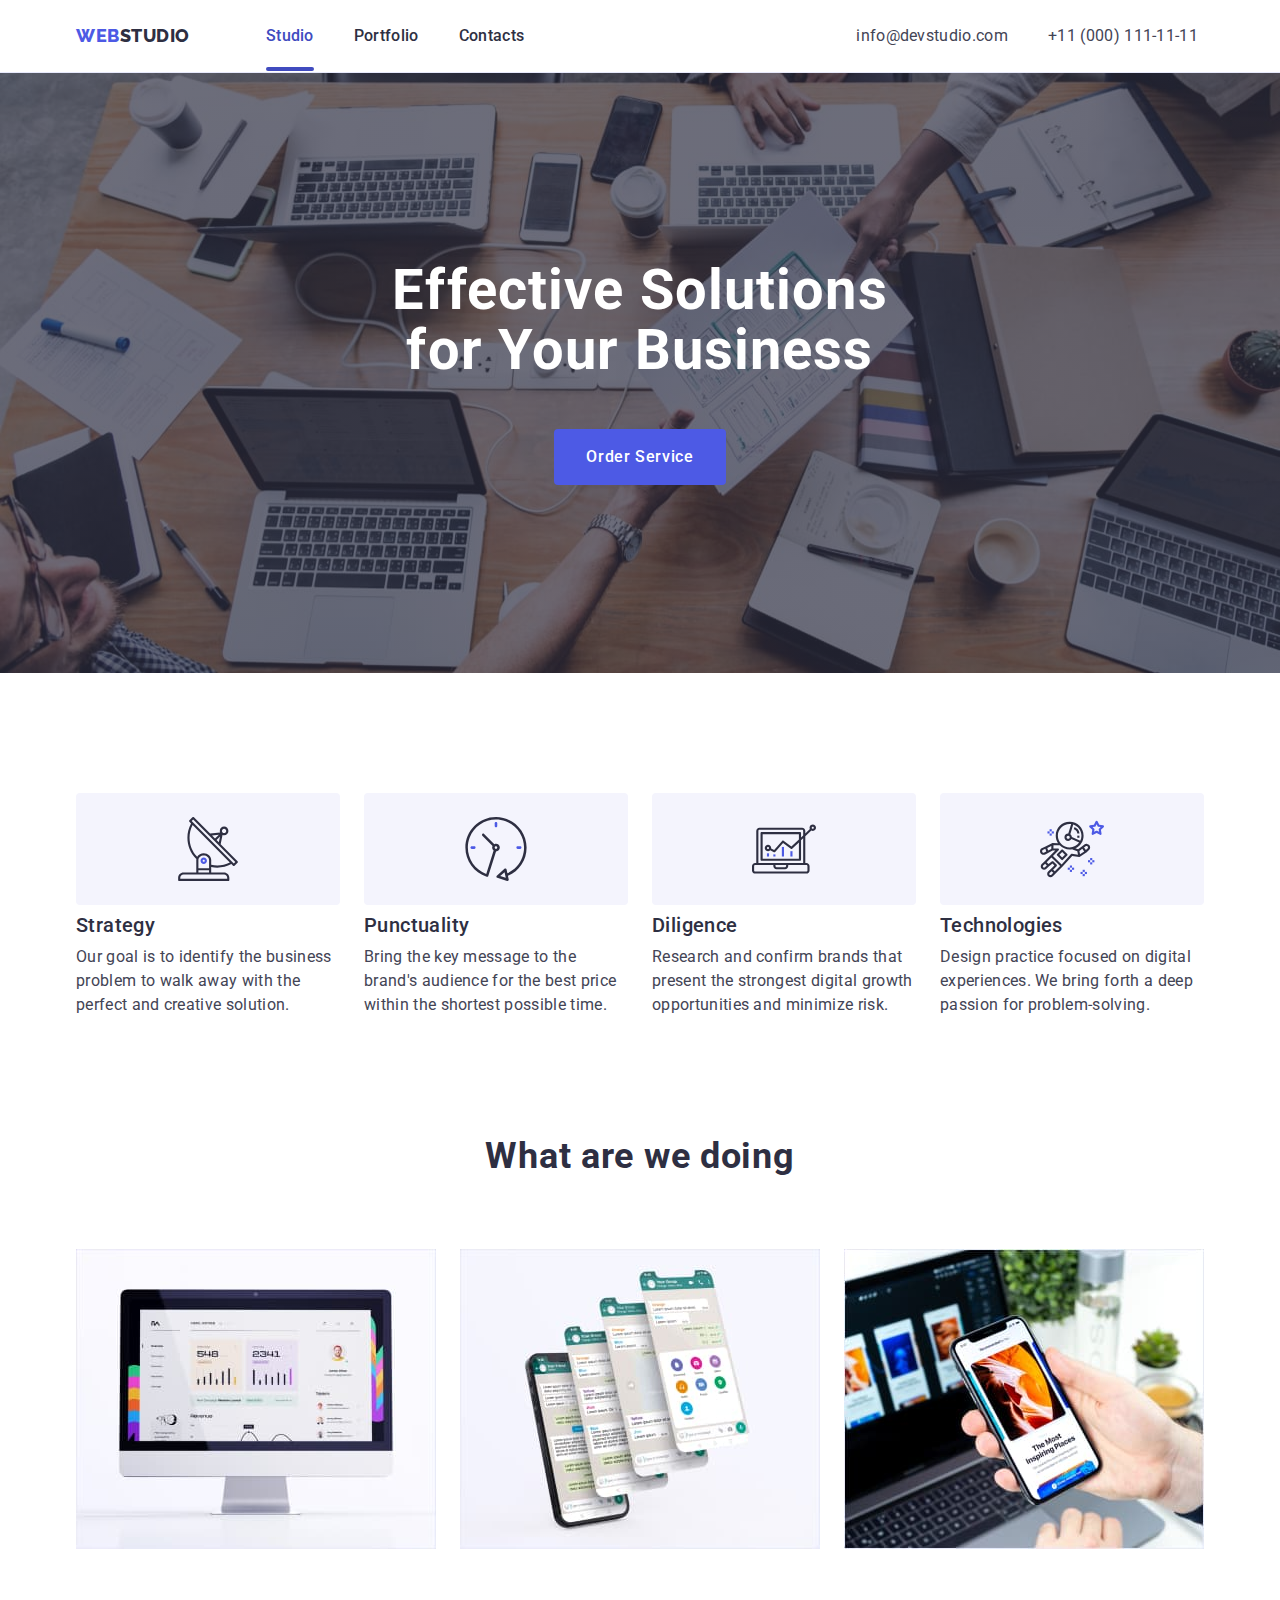
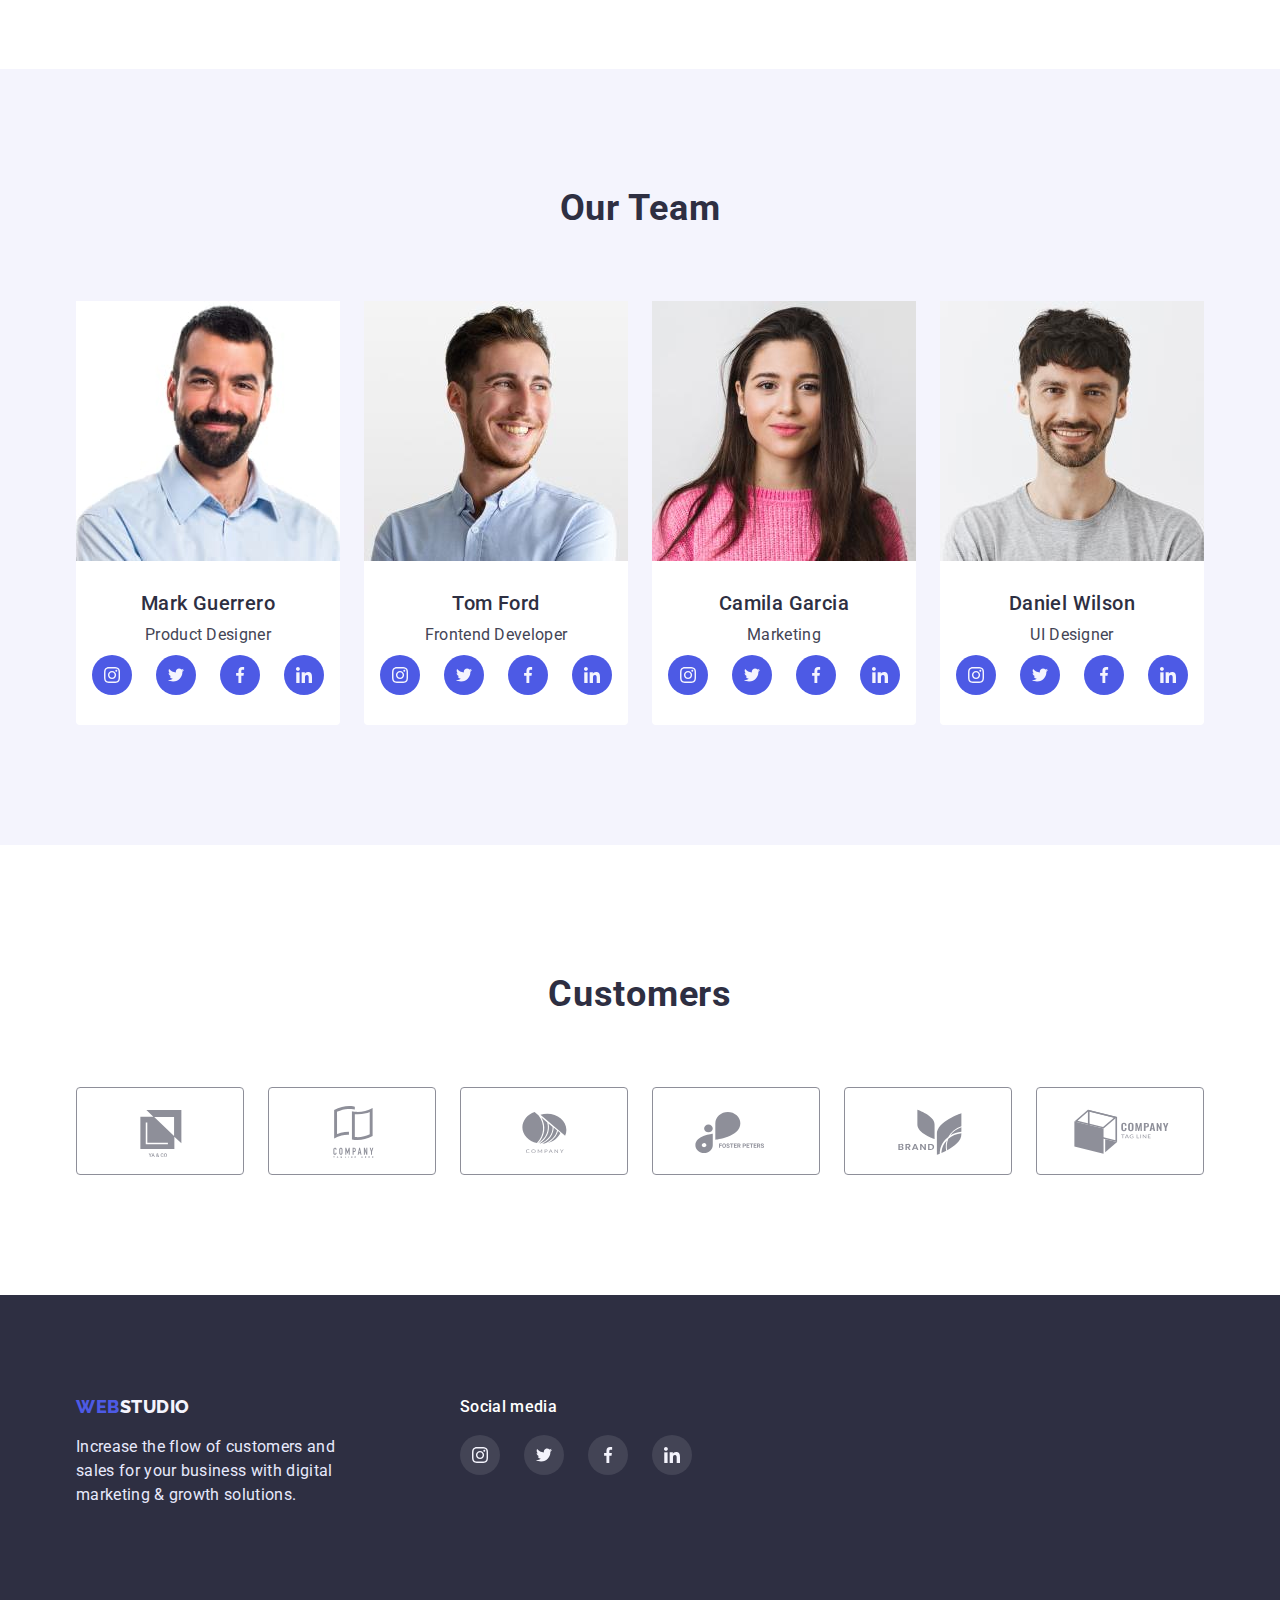
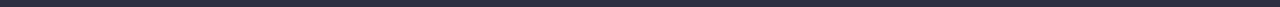
==== index.html @ 4367f153 "zzz" ====
<!DOCTYPE html>
<html lang="en">
	<head>
		<meta charset="UTF-8" />
		<meta http-equiv="X-UA-Compatible" content="IE=edge" />
		<meta name="viewport" content="width=device-width, initial-scale=1.0" />
		<link rel="preconnect" href="https://fonts.googleapis.com" />
		<link rel="preconnect" href="https://fonts.gstatic.com" crossorigin />
		<link
			href="https://fonts.googleapis.com/css2?family=Raleway:wght@800&family=Roboto:wght@400;500;700;900&display=swap"
			rel="stylesheet"
		/>
		<link rel="stylesheet" href="https://cdn.jsdelivr.net/npm/modern-normalize@1.1.0/modern-normalize.min.css" />
		<link rel="stylesheet" href="./css/styles.css" />

		<title>HW-05</title>
	</head>

	<body>
		<!--header-->
		<header class="header">
			<div class="conteiner page-header-conteiner">
				<nav class="nav">
					<a href="./index.html" class="nav-logo link">Web<span class="nav-logo-studio">Studio</span></a>
					<ul class="nav-link list">
						<li class="nav-item">
							<a href="index.html" class="nav-link-icon link current">Studio</a>
						</li>
						<li class="nav-item">
							<a href="portfolio.html" class="nav-link-icon link">Portfolio</a>
						</li>
						<li class="nav-item">
							<a href="" class="nav-link-icon link">Contacts</a>
						</li>
					</ul>
				</nav>
				<!--Contacts-->
				<address>
					<ul class="nav-address list">
						<li class="">
							<a href="mailto:info@devstudio.com" class="nav-mail link">info@devstudio.com</a>
						</li>
						<li class="">
							<a href="tel:+110001111111" class="nav-call link">+11 (000) 111-11-11</a>
						</li>
					</ul>
				</address>
			</div>
		</header>
		<!--promo-->
		<main>
			<section class="hero">
				<div class="conteiner">
					<h1 class="hero-title">Effective Solutions for Your Business </h1>
					<button type="button" class="hero-icon mybtn" data-modal-open><span class="hero-text">Order Service</span></button>
				</div>
			</section>
			<!--SPD-->

			<section class="about-section">
				<div class="conteiner">
					<h2 class="visually-hidden">Section2</h2>
					<ul class="about-mind list about">
						<li class="about-last">
							<div class="about-svg-box">
								<svg class="about-svg-icon" width="64" height="64">
									<use href="./images/symbol-defs.svg#icon-antenna"></use>
								</svg>
							</div>
							<h3 class="about-title">Strategy</h3>
							<p class="about-text">
								Our goal is to identify the business problem to walk away with the perfect and creative solution.
							</p>
						</li>
						<li class="about-last">
							<div class="about-svg-box">
								<svg class="about-svg-icon" width="64" height="64">
									<use href="./images/symbol-defs.svg#icon-clock"></use>
								</svg>
							</div>
							<h3 class="about-title">Punctuality</h3>
							<p class="about-text">
								Bring the key message to the brand's audience for the best price within the shortest possible time.
							</p>
						</li>
						<li class="about-last">
							<div class="about-svg-box">
								<svg class="about-svg-icon" width="64" height="64">
									<use href="./images/symbol-defs.svg#icon-diagram"></use>
								</svg>
							</div>
							<h3 class="about-title">Diligence</h3>
							<p class="about-text">
								Research and confirm brands that present the strongest digital growth opportunities and minimize risk.
							</p>
						</li>
						<li class="about-last">
							<div class="about-svg-box">
								<svg class="about-svg-icon" width="64" height="64">
									<use href="./images/symbol-defs.svg#icon-astronaut"></use>
								</svg>
							</div>
							<h3 class="about-title">Technologies</h3>
							<p class="about-text">
								Design practice focused on digital experiences. We bring forth a deep passion for problem-solving.
							</p>
						</li>
					</ul>
				</div>
			</section>

			<!--
        (\_/)
        ( •.•)
        / >🖤
        -->
			<section class="meta">
				<div class="conteiner">
					<h2 class="meta-title">What are we doing</h2>
					<ul class="meta-mind list meta-ul">
						<li><img src="./images/imac.jpg" class="meta-img" alt="img4" width="360" /></li>
						<li><img src="./images/phone.jpg" class="meta-img" alt="img3" width="360" /></li>
						<li><img src="./images/iphone.jpg" class="meta-img" alt="img2" width="360" /></li>
					</ul>
				</div>
			</section>

			<!--teem
      (\__/)
      ( o.o)  💸 
      / > > -->
			<section class="midl">
				<div class="conteiner">
					<h2 class="midl-title">Our Team</h2>
					<ul class="midl-mind list">
						<li class="midl-card">
							<img src="./images/mark.jpg" class="midl-img" alt="Team Card 1" width="264" />
							<div class="midl-box">
								<h3 class="midl-name">Mark Guerrero</h3>
								<p class="midl-text">Product Designer</p>
								<ul class="svg-list list">
									<li class="svg-item">
										<a href="" class="svg-link mybtn">
											<svg class="svg-icon" width="16" height="16">
												<use href="images/symbol-defs.svg#icon-instagram"></use>
											</svg>
										</a>
									</li>
									<li class="svg-item">
										<a href="" class="svg-link mybtn">
											<svg class="svg-icon" width="16" height="16">
												<use href="images/symbol-defs.svg#icon-twitter"></use>
											</svg>
										</a>
									</li>
									<li class="svg-item">
										<a href="" class="svg-link mybtn">
											<svg class="svg-icon" width="16" height="16">
												<use href="images/symbol-defs.svg#icon-facebook"></use>
											</svg>
										</a>
									</li>
									<li class="svg-item">
										<a href="" class="svg-link mybtn">
											<svg class="svg-icon" width="16" height="16">
												<use href="images/symbol-defs.svg#icon-linkedin"></use>
											</svg>
										</a>
									</li>
								</ul>
							</div>
						</li>

						<li class="midl-card">
							<img src="./images/tomm.jpg" class="midl-img" alt="Team Card 2" width="264" />
							<div class="midl-box">
								<h3 class="midl-name">Tom Ford</h3>
								<p class="midl-text">Frontend Developer</p>
								<ul class="svg-list list">
									<li class="svg-item">
										<a href="" class="svg-link mybtn">
											<svg class="svg-icon" width="16" height="16">
												<use href="images/symbol-defs.svg#icon-instagram"></use>
											</svg>
										</a>
									</li>
									<li class="svg-item">
										<a href="" class="svg-link mybtn">
											<svg class="svg-icon" width="16" height="16">
												<use href="images/symbol-defs.svg#icon-twitter"></use>
											</svg>
										</a>
									</li>
									<li class="svg-item">
										<a href="" class="svg-link mybtn">
											<svg class="svg-icon" width="16" height="16">
												<use href="images/symbol-defs.svg#icon-facebook"></use>
											</svg>
										</a>
									</li>
									<li class="svg-item">
										<a href="" class="svg-link mybtn">
											<svg class="svg-icon" width="16" height="16">
												<use href="images/symbol-defs.svg#icon-linkedin"></use>
											</svg>
										</a>
									</li>
								</ul>
							</div>
						</li>

						<li class="midl-card">
							<img src="./images/camila.jpg" class="midl-img" alt="Team Card 3" width="264" />
							<div class="midl-box">
								<h3 class="midl-name">Camila Garcia</h3>
								<p class="midl-text">Marketing</p>
								<ul class="svg-list list">
									<li class="svg-item">
										<a href="" class="svg-link mybtn">
											<svg class="svg-icon" width="16px" height="16px">
												<use href="images/symbol-defs.svg#icon-instagram"></use>
											</svg>
										</a>
									</li>
									<li class="svg-item">
										<a href="" class="svg-link mybtn">
											<svg class="svg-icon" width="16px" height="16px">
												<use href="images/symbol-defs.svg#icon-twitter"></use>
											</svg>
										</a>
									</li>
									<li class="svg-item">
										<a href="" class="svg-link mybtn">
											<svg class="svg-icon" width="16px" height="16px">
												<use href="images/symbol-defs.svg#icon-facebook"></use>
											</svg>
										</a>
									</li>
									<li class="svg-item">
										<a href="" class="svg-link mybtn">
											<svg class="svg-icon" width="16px" height="16px">
												<use href="images/symbol-defs.svg#icon-linkedin"></use>
											</svg>
										</a>
									</li>
								</ul>
							</div>
						</li>

						<li class="midl-card">
							<img src="./images/daniel.jpg" class="midl-img" alt="Team Card 4" width="264" />
							<div class="midl-box">
								<h3 class="midl-name">Daniel Wilson</h3>
								<p class="midl-text">UI Designer</p>
								<ul class="svg-list list">
									<li class="svg-item">
										<a href="" class="svg-link mybtn">
											<svg class="svg-icon" width="16px" height="16px">
												<use href="images/symbol-defs.svg#icon-instagram"></use>
											</svg>
										</a>
									</li>
									<li class="svg-item">
										<a href="" class="svg-link mybtn">
											<svg class="svg-icon" width="16px" height="16px">
												<use href="images/symbol-defs.svg#icon-twitter"></use>
											</svg>
										</a>
									</li>
									<li class="svg-item">
										<a href="" class="svg-link mybtn">
											<svg class="svg-icon" width="16px" height="16px">
												<use href="images/symbol-defs.svg#icon-facebook"></use>
											</svg>
										</a>
									</li>
									<li class="svg-item">
										<a href="" class="svg-link mybtn">
											<svg class="svg-icon" width="16px" height="16px">
												<use href="images/symbol-defs.svg#icon-linkedin"></use>
											</svg>
										</a>
									</li>
								</ul>
							</div>
						</li>
					</ul>
				</div>
			</section>
			<section class="last-section">
				<div class="conteiner">
					<h2 class="last-title">Customers</h2>
					<ul class="last-list list">
						<li class="last-item">
							<a href="" class="last-link lastu">
								<svg class="last-icon" width="104" height="56">
									<use href="./images/symbol-defs.svg#icon-Logo"></use>
								</svg>
							</a>
						</li>
						<li class="last-item">
							<a href="" class="last-link">
								<svg class="last-icon" width="104" height="56">
									<use href="./images/symbol-defs.svg#icon-Logo-1"></use>
								</svg>
							</a>
						</li>
						<li class="last-item">
							<a href="" class="last-link">
								<svg class="last-icon" width="104" height="56">
									<use href="./images/symbol-defs.svg#icon-Logo-2"></use>
								</svg>
							</a>
						</li>
						<li class="last-item">
							<a href="" class="last-link">
								<svg class="last-icon" width="104" height="56">
									<use href="./images/symbol-defs.svg#icon-Logo-3"></use>
								</svg>
							</a>
						</li>
						<li class="last-item">
							<a href="" class="last-link">
								<svg class="last-icon" width="104" height="56">
									<use href="./images/symbol-defs.svg#icon-Logo-4"></use>
								</svg>
							</a>
						</li>
						<li class="last-item">
							<a href="" class="last-link">
								<svg class="last-icon" width="104" height="56">
									<use href="./images/symbol-defs.svg#icon-Logo-5"></use>
								</svg>
							</a>
						</li>
					</ul>
				</div>
			</section>
		</main>

		<!--Webstudio2-->
		<footer class="last link">
			<div class="conteiner upk">
				<div class="upk-web">
					<a href="./index.html" class="last-logo link">Web<span class="last-logo-studio">Studio</span></a>
					<p class="last-logo-text">
						Increase the flow of customers and sales for your business with digital marketing & growth solutions.
					</p>
				</div>

				<div class="upk-svg">
					<p class="footer-title">Social media</p>
					<ul class="svg-list list">
						<li class="svg-item">
							<a href="" class="svg-footer">
								<svg class="svg-icon" width="16px" height="16px">
									<use href="images/symbol-defs.svg#icon-instagram"></use>
								</svg>
							</a>
						</li>
						<li class="svg-item">
							<a href="" class="svg-footer">
								<svg class="svg-icon" width="16px" height="16px">
									<use href="images/symbol-defs.svg#icon-twitter"></use>
								</svg>
							</a>
						</li>
						<li class="svg-item">
							<a href="" class="svg-footer">
								<svg class="svg-icon" width="16px" height="16px">
									<use href="images/symbol-defs.svg#icon-facebook"></use>
								</svg>
							</a>
						</li>
						<li class="svg-item">
							<a href="" class="svg-footer">
								<svg class="svg-icon" width="16px" height="16px">
									<use href="images/symbol-defs.svg#icon-linkedin"></use>
								</svg>
							</a>
						</li>
					</ul>
				</div>
			</div>
		</footer>
		<div class="backdrop is-hidden" data-modal>
			<div class="modal">
				<button type="button" class="modal-close-btn" data-modal-close>
					<svg class="modal-close-btn-icon" width="8" height="8">
						<use href="./images/symbol-defs.svg#icon-close-black-18dp-2-1"></use>
					</svg>
					
				</button>
			</div>
		</div>

		<script src="./js/modal.js"></script>
	</body>
</html>
---- css/styles.css ----
:root {
	--Iris-color: #4d5ae5;
	--OCEAN-color: #404bbf;
	--Navyblue-color: #2e2f42;
	--SLATE-color: #434455;
	--white-color: #ffffff;
	--mybtn-text-color: #f4f4fd;
	--cornflower-color: #e7e9fc;
	--LIGHT-SLATE-color: #8e8f99;
	--GREEN-color: #31d0aa;
}
body {
	font-family: "Roboto", sans-serif;
	color: var(--SLATE-color);
	background-color: var(---color);
	font-weight: 400;
	font-size: 16px;
	letter-spacing: 0.03em;
	margin: 0;
}
h1,
h2,
h3,
p {
	margin-top: 0;
	margin-bottom: 0;
}
ul,
ol {
	margin-top: 0;
	margin-bottom: 0;
	padding-left: 0;
}
img {
	display: block;
}
button {
	cursor: pointer;
}
.visually-hidden {
	position: absolute;
	width: 1px;
	height: 1px;
	margin: -1px;
	border: 0;
	padding: 0;

	white-space: nowrap;
	clip-path: inset(100%);
	clip: rect(0 0 0 0);
	overflow: hidden;
}
.conteiner {
	width: 1158px;
	margin-left: auto;
	margin-right: auto;
	padding-left: 15px;
	padding-right: 15px;
}

.list {
	list-style: none;
}
.link {
	text-decoration: none;
	transition: color 250ms cubic-bezier(0.4, 0, 0.2, 1);
}
/*----------hover and focus----------*/
.link:hover {
	color: var(--OCEAN-color);
	
}
.link:focus {
	color: var(--OCEAN-color);
	
}

.mybtn:hover {
	color: var(--white-color);
	background: var(--OCEAN-color);
	
}
.mybtn:focus {
	color: var(--white-color);
	background: var(--OCEAN-color);
	
}
.mybtn-text:hover {
	color: var(--white-color);
	
}
.mybtn-text:focus {
	color: var(--white-color);
	
}
.link-blue:hover {
	color: var(--OCEAN-color);
	
}
.link-blue:focus {
	color: var(--OCEAN-color);
	
}

.last-link:hover .last-icon {
	fill: var(--OCEAN-color);
	
}
.last-link:focus .last-icon {
	fill: var(--OCEAN-color);
	
}
.last-link:hover {
	border: 1px solid #404bbf;
	
}
.last-link:focus {
	border: 1px solid #404bbf;
	
	
}
.svg-footer:hover {
	background-color: var(--GREEN-color);
	
}
.svg-footer:focus {
	background-color: var(--GREEN-color);
	
}
.statik-link:hover .statik-box {
	box-shadow: 0px 1px 6px rgb(46 47 66 / 8%), 0px 1px 1px rgb(46 47 66 / 16%), 0px 2px 1px rgb(46 47 66 / 8%);
	
}
.statik-link:focus .statik-box {
	box-shadow: 0px 1px 6px rgb(46 47 66 / 8%), 0px 1px 1px rgb(46 47 66 / 16%), 0px 2px 1px rgb(46 47 66 / 8%);
	
}
.statik-link:hover .overlay {
	transform: translate(0, 0);
}
.statik-link:focus .overlay {
	transform: translate(0, 0);
}
.modal-close-btn:hover,
.modal-close-btn:focus {
	background: var(--OCEAN-color);
	
	
	
}
.modal-close-btn:hover .modal-close-btn-icon,
.modal-close-btn:focus .modal-close-btn-icon {
	fill: var(--white-color);
	
	
}

/*----------header----------*/
.header {
	
	border-bottom: 1px solid #e7e9fc;
}
.nav {
	display: flex;
	align-items: center;
	margin-right: 332px;
	padding-top: 24px;
	padding-bottom: 24px;
	
}
.page-header-conteiner {
	display: flex;
	align-items: center;
}
.nav-logo {
	font-family: "Raleway";
	font-weight: 800;
	font-size: 18px;
	line-height: 1.33;
	letter-spacing: 0.03em;
	text-transform: uppercase;
	color: var(--Iris-color);
	margin-right: 76px;
}
.nav-logo-studio {
	color: var(--Navyblue-color);
}
.nav-link {
	display: flex;
	align-items: center;
	
	
}
.nav-link-icon {
	font-weight: 500;
	font-size: 16px;
	line-height: 1.5;
	color: var(--Navyblue-color);
	letter-spacing: 0.02em;
    position: relative;	
	padding-bottom: 24px;
}
.current {
	color: var(--OCEAN-color);
}

.nav-link .nav-link-icon.current::after {
	content: ''; 
	display: block; 
	position: absolute; 
	width: 100%; 
	height: 4px; 
	background: var(--OCEAN-color); 
	border-radius: 2px; 
	bottom: -2px;
	left: 0;
	
}	

/*

.current::after {
	content: ''; 
	display: block; 
	position: absolute; 
	width: 100%; 
	height: 4px; 
	background: var(--OCEAN-color); 
	border-radius: 2px; 
	bottom: -2px;
	left: 0;
	
}
*/
.nav-item:not(:last-child) {
	margin-right: 40px;
}
.nav-address {
	display: flex;
	align-items: center;
}
.nav-mail {
	font-style: normal;

	font-size: 16px;
	line-height: 1.5;
	color: var(--SLATE-color);
	letter-spacing: 0.02em;
	margin-right: 40px;
}
.nav-call {
	font-style: normal;

	font-size: 16px;
	line-height: 1.5;
	color: var(--SLATE-color);
	letter-spacing: 0.02em;
}

/*
(\_/)
( •.•)
/ >s1
*/
.hero {
	background: var(--Navyblue-color);
	padding-top: 188px;
	padding-bottom: 188px;
	background-image: linear-gradient(rgba(46, 47, 66, 0.7), rgba(46, 47, 66, 0.7)), url(../images/people-office.jpg);
	background-size: cover;
	max-width: 1440px;
	background-repeat: no-repeat;
	margin-left: auto;
	margin-right: auto;
}

.hero-title {
	font-weight: 700;
	font-size: 56px;
	line-height: 1.07;
	color: var(--white-color);
	letter-spacing: 0.02em;
	display: flex;
	width: 496px;
	margin-left: auto;
	margin-right: auto;
	margin-bottom: 48px;
	text-align: center;
}
.hero-icon {
	font-family: "Roboto", sans-serif;
	background: var(--Iris-color);
	cursor: pointer;
	letter-spacing: 0.04em;
	font-weight: 500;
	font-size: 16px;
	line-height: 1.5;
	color: var(--white-color);
	border-radius: 4px;
	border: 0;

	padding: 16px 32px;
	gap: 10px;
	border-radius: 4px;
	display: flex;
	margin-left: auto;
	margin-right: auto;
}

/*
(\_/)
( •.•)
/ >s2
*/
.about-section {
	padding-top: 120px;
	padding-bottom: 120px;
}
.about {
	display: flex;
	align-items: center;
}
.about-last:not(:last-child) {
	margin-right: 24px;
}

.about-title {
	font-weight: 500;
	font-size: 20px;
	line-height: 1.2;
	color: var(--Navyblue-color);
	letter-spacing: 0.02em;
	margin-bottom: 8px;
}

.about-text {
	font-size: 16px;
	line-height: 1.5;
	letter-spacing: 0.02em;
}
.about-svg-box {
	width: 264px;
	height: 112px;
	border-radius: 4px;
	background-color: var(--mybtn-text-color);
	display: flex;
	justify-content: center;
	align-items: center;
	margin-bottom: 8px;
}
.about-svg-list {
	display: flex;
	list-style: none;
	justify-content: center;
	margin-bottom: 8px;
}
.about-svg-item:not(:last-child) {
	margin-right: 24px;
}

/*
(\_/)
( •.•)
/ >s3
*/
.meta {
	padding-top: 0px;
	padding-bottom: 120px;
}

.meta-title {
	font-weight: 700;
	font-size: 36px;
	line-height: 1.11;
	text-align: center;
	color: var(--Navyblue-color);
	letter-spacing: 0.02em;

	margin-bottom: 72px;
}

.meta-mind {
	display: flex;
	align-items: center;
	margin-left: auto;
	margin-right: auto;
	gap: 24px;
}
.meta-mind:not(:last-child) {
	margin-right: 120px;
}
.meta-img {
}
/*
(\_/)
( •.•)
/ >s4
*/
.midl {
	background: var(--mybtn-text-color);
	padding-top: 120px;
	padding-bottom: 120px;
}
.midl-title {
	font-weight: 700;
	font-size: 36px;
	line-height: 1.11;
	text-align: center;
	color: var(--Navyblue-color);
	letter-spacing: 0.02em;
	margin-bottom: 72px;
}

.midl-mind {
	display: flex;
	align-items: center;
}

.midl-card {
	background: var(--white-color);
	border-radius: 0px 0px 4px 4px;
}
.midl-box {
	padding-top: 30px;
	padding-bottom: 30px;
	text-align: center;
}
.midl-card:not(:last-child) {
	margin-right: 24px;
}
.midl-text {
	margin-bottom: 8px;
}
.midl-img {
}
.midl-name {
	font-weight: 500;
	font-size: 20px;
	line-height: 1.2;
	color: var(--Navyblue-color);
	letter-spacing: 0.02em;
	margin-bottom: 8px;
}
.midl-text {
	font-size: 16px;
	line-height: 1.5;
	letter-spacing: 0.02em;
}
.svg-list {
	display: flex;
	list-style: none;
	justify-content: center;
}
.svg-link {
	width: 40px;
	height: 40px;
	border-radius: 50%;
	background-color: var(--Iris-color);
	display: flex;
	justify-content: center;
	align-items: center;
}
.svg-item:not(:last-child) {
	margin-right: 24px;
}
.svg-icon {
}
/*
(\_/)
( •.•)
/ >s5
*/
.last-title {
	font-weight: 700;
	font-size: 36px;
	line-height: 1.11;
	text-align: center;
	color: var(--Navyblue-color);
	letter-spacing: 0.02em;
	margin-bottom: 72px;
}
.last-list {
	display: flex;
	list-style: none;
	justify-content: center;
}
.last-item:not(:last-child) {
	margin-right: 24px;
}
.last-link {
	width: 168px;
	height: 88px;

	background-color: var(--white-color);
	display: flex;
	justify-content: center;
	align-items: center;
	border: 1px solid #8e8f99;
	border-radius: 4px;
	
	transition: border 250ms cubic-bezier(0.4, 0, 0.2, 1);
}
.last-icon {
	fill: var(--LIGHT-SLATE-color);
	transition: fill 250ms cubic-bezier(0.4, 0, 0.2, 1);
}
.last-section {
	padding-top: 130px;
	padding-bottom: 120px;
}

/*
(\_/)
( •.•)
/ >footer
*/

.upk {
	display: flex;
}

.last {
	background: var(--Navyblue-color);
	padding-top: 100px;
	padding-bottom: 100px;
}

.last-logo {
	font-family: "Raleway";
	font-weight: 800;
	font-size: 18px;
	line-height: 1.33;
	letter-spacing: 0.03em;
	text-transform: uppercase;
	color: var(--Iris-color);
}
.last-logo-studio {
	color: var(--mybtn-text-color);
}
.last-logo-text {
	font-size: 16px;
	line-height: 1.5;
	color: var(--cornflower-color);
	letter-spacing: 0.02em;
	width: 264px;
	margin-top: 16px;
}
.footer-title {
	font-weight: 500;
	font-size: 16px;
	line-height: 1.5;
	letter-spacing: 0.02em;
	color: var(--white-color);
	margin-bottom: 16px;
}

.upk-web {
	margin-right: 120px;
}
.upk-svg {
}

.svg-footer {
	width: 40px;
	height: 40px;
	border-radius: 50%;
	background: var(--SLATE-color);
	display: flex;
	justify-content: center;
	align-items: center;
	transition: background-color 250ms cubic-bezier(0.4, 0, 0.2, 1);
}
/*
(\_/)
( •.•)
/ >portfolio
*/
.section-portfolio {
	padding-top: 96px;
	padding-bottom: 120px;
}
.button-mind {
	display: flex;

	margin-bottom: 72px;
	justify-content: center;
}
.buttons-mar:not(:last-child) {
	margin-right: 24px;
}
.buttons {
	background: var(--mybtn-text-color);
	border: 1px solid var(--cornflower-color);
	cursor: pointer;
	font-family: "Roboto";
	font-weight: 500;
	font-size: 16px;
	line-height: 1.5;
	color: var(--Iris-color);
	letter-spacing: 0.04em;
	border-radius: 4px;
	padding: 12px 24px;
}

/*
(\_/)
( •.•)
/ >img
*/
.statik-list {
	display: flex;
	flex-wrap: wrap;
	justify-content: center;
	margin-top: 0px;
	margin-bottom: 0px;
}
.statik {
	box-sizing: border-box;
}
.statik-item {
	background: var(--white-color);
	width: 360px;
	box-shadow: 0px 1px 6px rgba(46, 47, 66, 0.08);
}
.statik-img {
}
.statik-item:not(:nth-last-child(-n + 3)) {
	margin-bottom: 48px;
}
.statik-item:not(:nth-child(3n + 0)) {
	margin-right: 24px;
}

.statik-righ {
	margin-right: 20px;
}
.statik-title {
	font-weight: 500;
	font-size: 20px;
	line-height: 1.2;
	letter-spacing: 0.02em;

	color: var(--Navyblue-color);
	margin-left: 16px;
	margin-bottom: 8px;
}
.statik-text {
	font-size: 16px;
	line-height: 1.5;
	letter-spacing: 0.02em;
	margin-left: 16px;
	color: var(--SLATE-color);
}
.statik-box {
	padding-top: 32px;
	padding-bottom: 32px;
	border-left: 1px solid #e7e9fc;
	border-right: 1px solid #e7e9fc;
	border-bottom: 1px solid #e7e9fc;
	
}

.overlay-box {
	position: relative;
	overflow: hidden;
}
.overlay {
	position: absolute;
	width: 100%;
	height: 100%;
	transform: translate(0, 100%);
	transition: transform 250ms cubic-bezier(0.4, 0, 0.2, 1);

	left: 0;
	top: 0;
	background-color: var(--Iris-color);
	color: var(--white-color);

	line-height: 1.5;
	padding-top: 40px;
	padding-left: 32px;
	padding-right: 32px;

	letter-spacing: 0.02em;
}
.statik-link .statik-box{
	transition: box-shadow 250ms cubic-bezier(0.4, 0, 0.2, 1);
}

/*
(\_/)
( •.•)
/ >modal-window
*/
.backdrop {
	position: fixed;
	z-index: 100;
	top: 0;
	left: 0;
	width: 100%;
	height: 100%;
	background: rgba(46, 47, 66, 0.4);
	transition: opacity 250ms linear, visibility 250ms ease-in-out ;
	
}
.modal {
	position: absolute;
	top: 50%;
	left: 50%;
	transform: translate(-50%, -50%);
	width: 408px;
	height: 576px;
	background-color: var(--white-color);
	border-radius: 4px;

}
.modal-close-btn {
	position: absolute;
	top: 24px;
	right: 24px;
	display: flex;
	justify-content: center;
	align-items: center;
	width: 30px;
	height: 30px;
	border-radius: 50%;
	background-color: var(--cornflower-color);
	border: 1px solid rgba(0, 0, 0, 0.1);
	padding: 0;
	transition: background-color 250ms cubic-bezier(0.4, 0, 0.2, 1);
	
	
	
}
.modal-close-btn .modal-close-btn-icon {
	
	transition: fill 250ms cubic-bezier(0.4, 0, 0.2, 1);
	
}
.backdrop.is-hidden {
	opacity: 0;
	visibility: hidden;
	pointer-events: none;
}
.mybtn {
	transition: background-color 250ms cubic-bezier(0.4, 0, 0.2, 1);
}
.mybtn-text {
	transition: color 250ms cubic-bezier(0.4, 0, 0.2, 1);
}
.link-blue {
    transition: color 250ms cubic-bezier(0.4, 0, 0.2, 1);
}
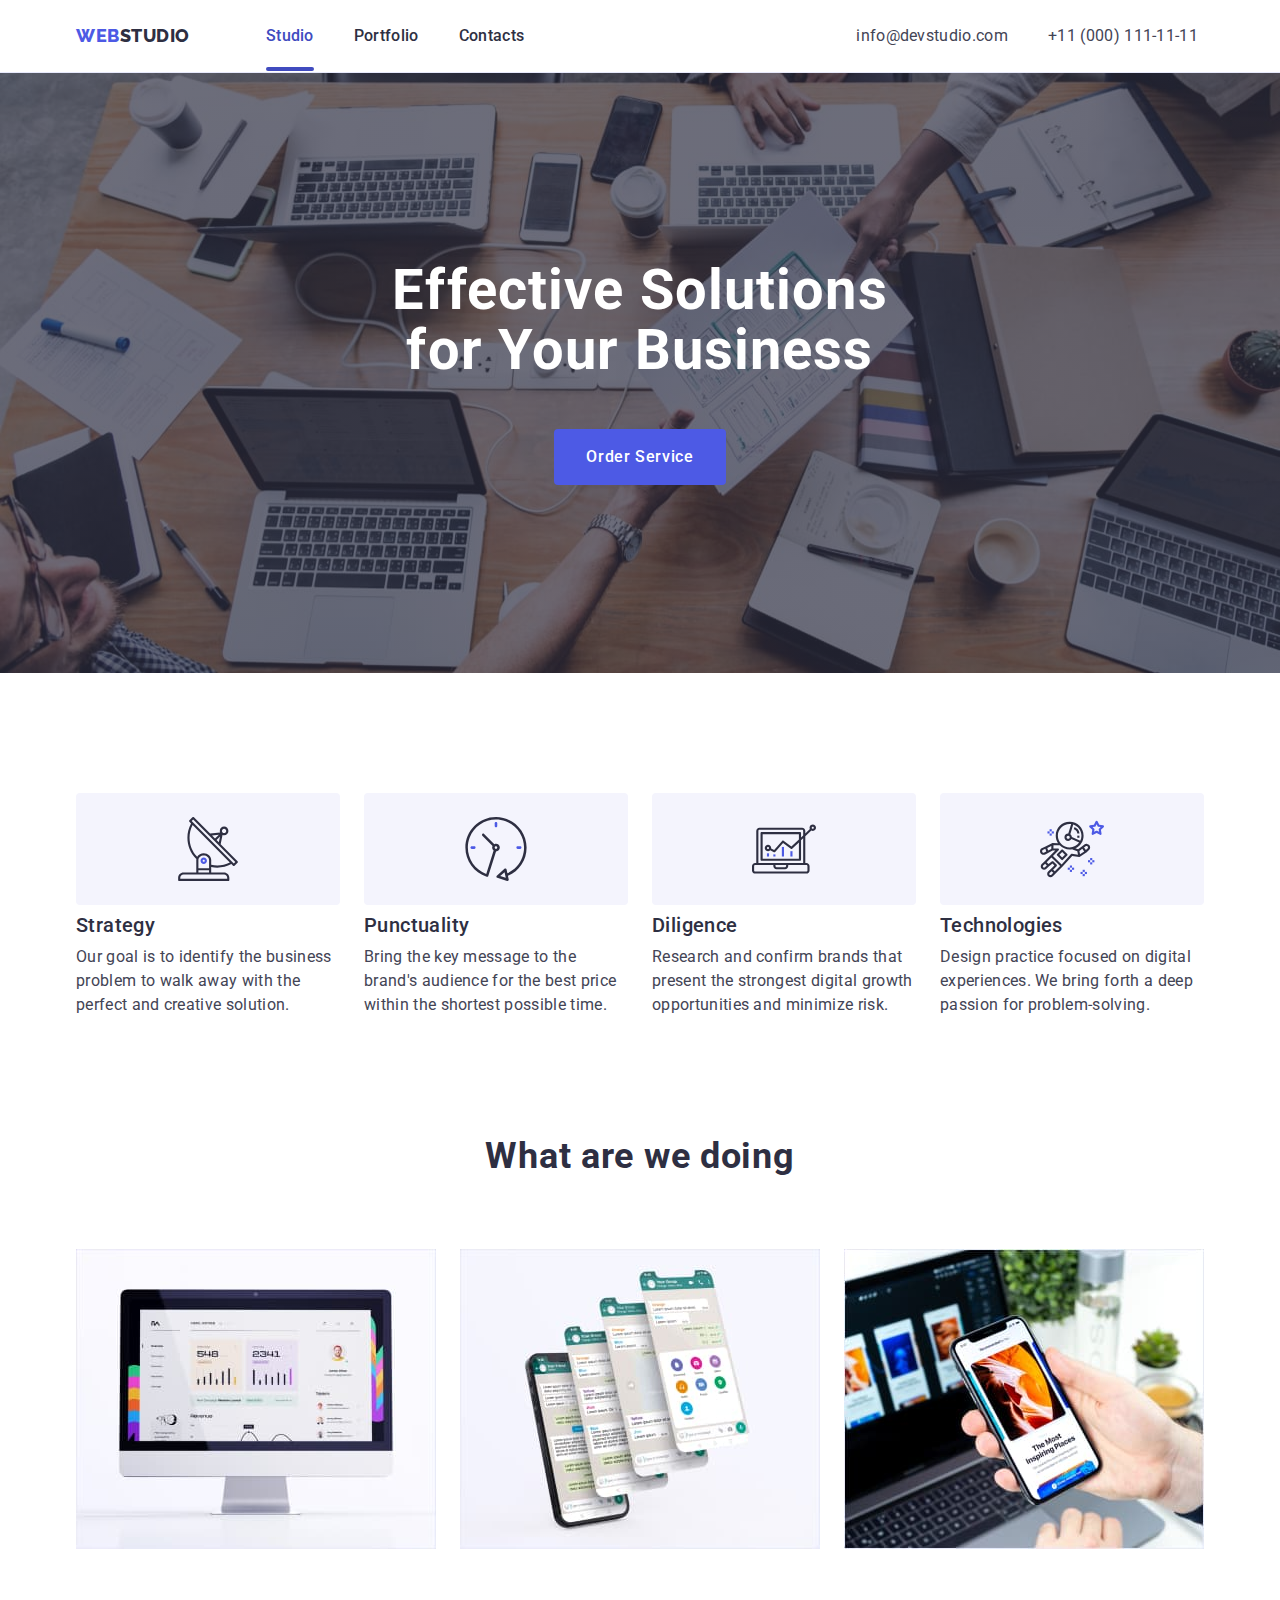
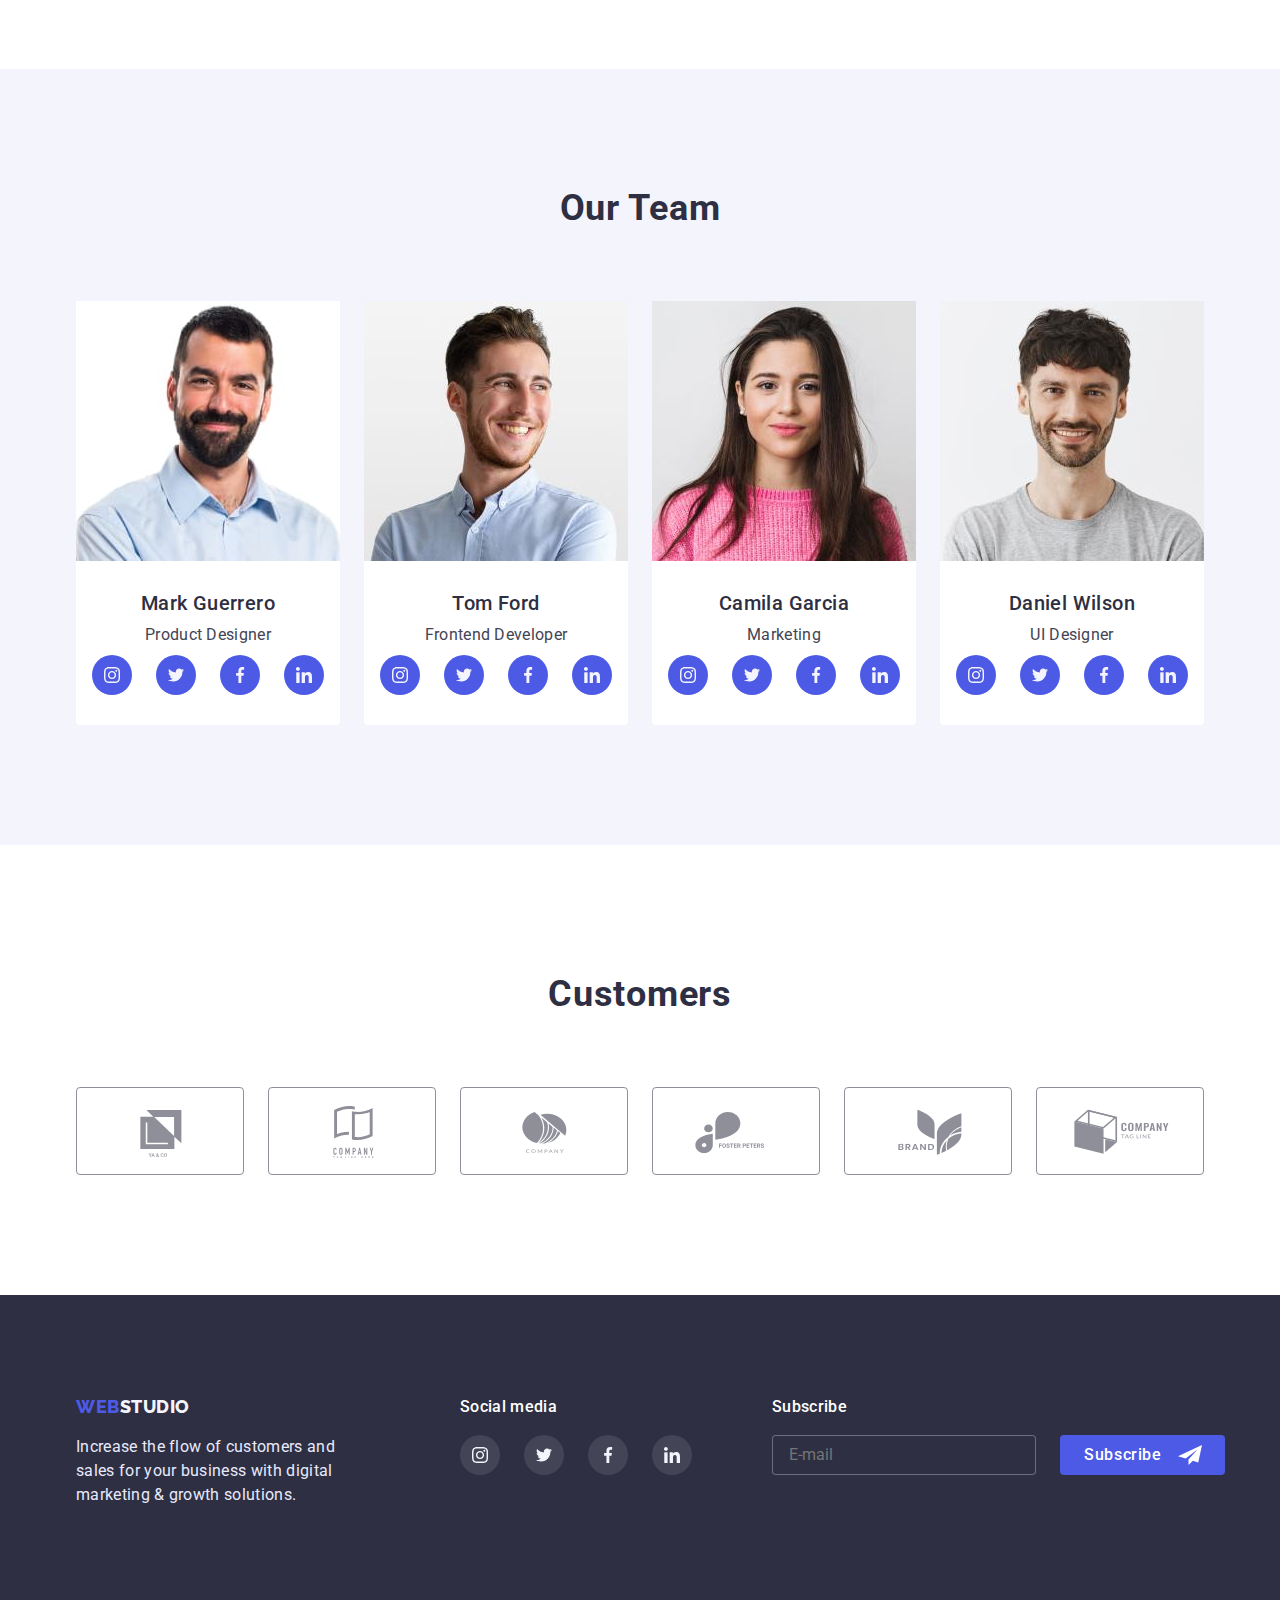
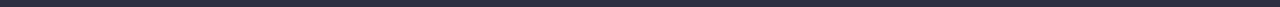
==== commit 60c593a2: "6" ====
--- a/index.html
+++ b/index.html
@@ -52,7 +52,9 @@
 			<section class="hero">
 				<div class="conteiner">
 					<h1 class="hero-title">Effective Solutions for Your Business </h1>
-					<button type="button" class="hero-icon mybtn" data-modal-open><span class="hero-text">Order Service</span></button>
+					<button type="button" class="hero-icon mybtn" data-modal-open
+						><span class="hero-text">Order Service</span></button
+					>
 				</div>
 			</section>
 			<!--SPD-->
@@ -375,12 +377,35 @@
 						<li class="svg-item">
 							<a href="" class="svg-footer">
 								<svg class="svg-icon" width="16px" height="16px">
-									<use href="images/symbol-defs.svg#icon-linkedin"></use>
-								</svg>
-							</a>
-						</li>
-					</ul>
-				</div>
+									<use href="./images/symbol-defs.svg#icon-linkedin"></use>
+								</svg>
+							</a>
+						</li>
+					</ul>
+				</div>
+
+				<form action="" class="footer-form">
+					<label for="">
+						<p class="footer-modal-text">Subscribe</p>
+
+						<span class="modal-span">
+							<input
+								class="footer-modal-icon"
+								name="user-telefon"
+								type="tel"
+								class="modal-input"
+								required
+								placeholder="E-mail"
+							/>
+						</span>
+					</label>
+					<button class="footer-modal-btn mybtn">
+						Subscribe
+						<svg class="footer-modal-svg">
+							<use href="./images/bot.svg#icon-Frame-3"></use>
+						</svg>
+					</button>
+				</form>
 			</div>
 		</footer>
 		<div class="backdrop is-hidden" data-modal>
@@ -389,8 +414,75 @@
 					<svg class="modal-close-btn-icon" width="8" height="8">
 						<use href="./images/symbol-defs.svg#icon-close-black-18dp-2-1"></use>
 					</svg>
-					
 				</button>
+				<p class="modal-text">Leave your contacts and we will call you back</p>
+
+				<form class="madal-form">
+					<label class="modal-field">
+						<span class="modal-desc">Name</span>
+						<span class="modal-span">
+							<input
+								name="user-name"
+								type="text"
+								class="modal-input"
+								required
+								pattern="[a-zA-Zа-яА-Я]+$"
+								minlength="2"
+							/>
+							<svg class="modal-svg">
+								<use href="./images/bot.svg#icon-person-black-18dp-1"></use>
+							</svg>
+						</span>
+					</label>
+					<label class="modal-field">
+						<span class="modal-desc">Phone</span>
+						<span class="modal-span">
+							<input
+								name="user-telefon"
+								type="tel"
+								class="modal-input"
+								required
+								pattern="[0-9]{3}-[0-9]{3}-[0-9]{3}"
+								title="xxx-xxx-xx-xx"
+							/>
+							<svg class="modal-svg">
+								<use href="./images/bot.svg#icon-phone-black-18dp-1"></use>
+							</svg>
+						</span>
+					</label>
+					<label class="modal-field">
+						<span class="modal-desc">Email</span>
+						<span class="modal-span">
+							<input name="user-mail" type="text" class="modal-input" required />
+							<svg class="modal-svg">
+								<use href="./images/bot.svg#icon-email-black-18dp-1"></use>
+							</svg>
+						</span>
+					</label>
+					<label class="modal-field">
+						<span class="modal-desc">Comment</span>
+						<textarea
+							name="user-massage"
+							cols="30"
+							rows="10"
+							class="modal-massage"
+							placeholder="Введите текст"
+						></textarea>
+					</label>
+					<input name="user-policy" id="user-policy" type="checkbox" class="modal-check visually-hidden" />
+					<label for="user-policy" class="modal-desc-icon">
+						<span  class="modal-span-icon">
+							<svg class="modal-desc-icon-svg">
+								<use href="./images/bot.svg#icon-Vector-1"></use>
+							</svg>
+						</span>
+						
+
+						I accept the terms and conditions of the&nbsp
+						<a href="" class="modal-link">Privacy Policy</a>
+					</label>
+					<button type="submit" class="modal-btn">Send</button>
+				</form>
 			</div>
 		</div>
 
--- a/css/styles.css
+++ b/css/styles.css
@@ -68,72 +68,70 @@
 /*----------hover and focus----------*/
 .link:hover {
 	color: var(--OCEAN-color);
-	
-}
+}
+
 .link:focus {
 	color: var(--OCEAN-color);
-	
+}
+.modal-link:hover {
+	color: var(--OCEAN-color);
+}
+.modal-link:focus {
+	color: var(--OCEAN-color);
 }
 
 .mybtn:hover {
 	color: var(--white-color);
 	background: var(--OCEAN-color);
-	
 }
 .mybtn:focus {
 	color: var(--white-color);
 	background: var(--OCEAN-color);
-	
+}
+.modal-btn:hover {
+	color: var(--white-color);
+	background: var(--OCEAN-color);
+}
+.modal-mybtn:focus {
+	color: var(--white-color);
+	background: var(--OCEAN-color);
 }
 .mybtn-text:hover {
 	color: var(--white-color);
-	
 }
 .mybtn-text:focus {
 	color: var(--white-color);
-	
 }
 .link-blue:hover {
 	color: var(--OCEAN-color);
-	
 }
 .link-blue:focus {
 	color: var(--OCEAN-color);
-	
 }
 
 .last-link:hover .last-icon {
 	fill: var(--OCEAN-color);
-	
 }
 .last-link:focus .last-icon {
 	fill: var(--OCEAN-color);
-	
 }
 .last-link:hover {
 	border: 1px solid #404bbf;
-	
 }
 .last-link:focus {
 	border: 1px solid #404bbf;
-	
-	
 }
 .svg-footer:hover {
 	background-color: var(--GREEN-color);
-	
 }
 .svg-footer:focus {
 	background-color: var(--GREEN-color);
-	
 }
 .statik-link:hover .statik-box {
 	box-shadow: 0px 1px 6px rgb(46 47 66 / 8%), 0px 1px 1px rgb(46 47 66 / 16%), 0px 2px 1px rgb(46 47 66 / 8%);
-	
 }
 .statik-link:focus .statik-box {
 	box-shadow: 0px 1px 6px rgb(46 47 66 / 8%), 0px 1px 1px rgb(46 47 66 / 16%), 0px 2px 1px rgb(46 47 66 / 8%);
-	
 }
 .statik-link:hover .overlay {
 	transform: translate(0, 0);
@@ -144,20 +142,14 @@
 .modal-close-btn:hover,
 .modal-close-btn:focus {
 	background: var(--OCEAN-color);
-	
-	
-	
 }
 .modal-close-btn:hover .modal-close-btn-icon,
 .modal-close-btn:focus .modal-close-btn-icon {
 	fill: var(--white-color);
-	
-	
 }
 
 /*----------header----------*/
 .header {
-	
 	border-bottom: 1px solid #e7e9fc;
 }
 .nav {
@@ -166,7 +158,6 @@
 	margin-right: 332px;
 	padding-top: 24px;
 	padding-bottom: 24px;
-	
 }
 .page-header-conteiner {
 	display: flex;
@@ -188,8 +179,6 @@
 .nav-link {
 	display: flex;
 	align-items: center;
-	
-	
 }
 .nav-link-icon {
 	font-weight: 500;
@@ -197,7 +186,7 @@
 	line-height: 1.5;
 	color: var(--Navyblue-color);
 	letter-spacing: 0.02em;
-    position: relative;	
+	position: relative;
 	padding-bottom: 24px;
 }
 .current {
@@ -205,17 +194,16 @@
 }
 
 .nav-link .nav-link-icon.current::after {
-	content: ''; 
-	display: block; 
-	position: absolute; 
-	width: 100%; 
-	height: 4px; 
-	background: var(--OCEAN-color); 
-	border-radius: 2px; 
+	content: "";
+	display: block;
+	position: absolute;
+	width: 100%;
+	height: 4px;
+	background: var(--OCEAN-color);
+	border-radius: 2px;
 	bottom: -2px;
 	left: 0;
-	
-}	
+}
 
 /*
 
@@ -497,7 +485,7 @@
 	align-items: center;
 	border: 1px solid #8e8f99;
 	border-radius: 4px;
-	
+
 	transition: border 250ms cubic-bezier(0.4, 0, 0.2, 1);
 }
 .last-icon {
@@ -657,7 +645,6 @@
 	border-left: 1px solid #e7e9fc;
 	border-right: 1px solid #e7e9fc;
 	border-bottom: 1px solid #e7e9fc;
-	
 }
 
 .overlay-box {
@@ -683,7 +670,7 @@
 
 	letter-spacing: 0.02em;
 }
-.statik-link .statik-box{
+.statik-link .statik-box {
 	transition: box-shadow 250ms cubic-bezier(0.4, 0, 0.2, 1);
 }
 
@@ -700,8 +687,7 @@
 	width: 100%;
 	height: 100%;
 	background: rgba(46, 47, 66, 0.4);
-	transition: opacity 250ms linear, visibility 250ms ease-in-out ;
-	
+	transition: opacity 250ms linear, visibility 250ms ease-in-out;
 }
 .modal {
 	position: absolute;
@@ -712,7 +698,6 @@
 	height: 576px;
 	background-color: var(--white-color);
 	border-radius: 4px;
-
 }
 .modal-close-btn {
 	position: absolute;
@@ -728,14 +713,9 @@
 	border: 1px solid rgba(0, 0, 0, 0.1);
 	padding: 0;
 	transition: background-color 250ms cubic-bezier(0.4, 0, 0.2, 1);
-	
-	
-	
 }
 .modal-close-btn .modal-close-btn-icon {
-	
 	transition: fill 250ms cubic-bezier(0.4, 0, 0.2, 1);
-	
 }
 .backdrop.is-hidden {
 	opacity: 0;
@@ -749,5 +729,235 @@
 	transition: color 250ms cubic-bezier(0.4, 0, 0.2, 1);
 }
 .link-blue {
-    transition: color 250ms cubic-bezier(0.4, 0, 0.2, 1);
-}
+	transition: color 250ms cubic-bezier(0.4, 0, 0.2, 1);
+}
+/*
+(\_/)
+( •.•)
+/ >modal-text
+*/
+.modal-field:not(:last-child) {
+	margin-bottom: 8px;
+}
+.madal-form {
+	padding: 0px 24px 136px 24px;
+	display: flex;
+	flex-direction: column;
+	
+}
+.modal-field {
+}
+.modal-desc {
+	font-weight: 400;
+	font-size: 12px;
+	line-height: 1.33;
+	color: var(--LIGHT-SLATE-color);
+	letter-spacing: 0.04em;
+	display: block;
+	margin-bottom: 4px;
+}
+.modal-input {
+	width: 100%;
+	height: 40px;
+	border: 1px solid rgba(33, 33, 33, 0.2);
+
+	border-radius: 4px;
+	padding-left: 42px;
+	font-weight: 400;
+	font-size: 12px;
+	line-height: 1.33;
+	letter-spacing: 0.04em;
+	transition: border-color 250ms cubic-bezier(0.4, 0, 0.2, 1);
+}
+.modal-input:focus {
+	border: 1px solid #4d5ae5;
+	outline: none;
+}
+.modal-massage {
+	width: 100%;
+	height: 120px;
+	border: 1px solid rgba(33, 33, 33, 0.2);
+	border-radius: 4px;
+	transition: border-color 250ms cubic-bezier(0.4, 0, 0.2, 1);
+	resize: none;
+	padding: 8px 16px;
+}
+.modal-massage::placeholder {
+	color: rgba(117, 117, 117, 0.5);
+	font-weight: 400;
+	font-size: 12px;
+	line-height: 1.33;
+
+	letter-spacing: 0.04em;
+}
+.modal-massage:focus {
+	border: 1px solid #4d5ae5;
+	outline: none;
+}
+
+.modal-check {
+}
+
+.modal-desc-icon {
+	display: flex;
+	align-items: center;
+	margin-bottom: 24px;
+	font-weight: 400;
+	font-size: 12px;
+	line-height: 1.33;
+
+	letter-spacing: 0.04em;
+
+	color: #757575;
+}
+.modal-desc-icon-svg {
+	width: 10px;
+	height: 8px;
+	
+	
+	fill: #f4f4fd;
+	
+	
+	
+	
+	
+	
+	
+	transition: fill 250ms cubic-bezier(0.4, 0, 0.2, 1);
+	
+}
+
+.modal-span-icon {
+	
+	
+}
+.modal-desc-icon::before {
+	width: 16px;
+	height: 16px;
+	border: 1.25px solid #2e2f42;
+	border-radius: 2px;
+	display: block;
+	content: "";
+	cursor: pointer;
+	margin-right: 8px;
+	transition: background-color 250ms cubic-bezier(0.4, 0, 0.2, 1);
+	transition: border 250ms cubic-bezier(0.4, 0, 0.2, 1);
+	
+	
+
+}
+.modal-check:checked + .modal-desc-icon::before {
+	background-color: var(--Iris-color);
+	border: 1.25px solid #404BBF;
+
+}
+.modal-check:focus + .modal-desc-icon::before {
+	
+}
+.modal-btn {
+}
+.modal-text {
+	padding: 72px 24px 0px 24px;
+	margin-bottom: 16px;
+	font-family: "Roboto";
+	font-style: normal;
+	font-weight: 500;
+	font-size: 16px;
+	line-height: 1.5;
+	letter-spacing: 0.02em;
+	text-align: center;
+	color: var(--Navyblue-color);
+}
+.modal-svg {
+	width: 18px;
+	height: 18px;
+	display: block;
+	fill: #2e2f42;
+	
+	position: absolute;
+	top: 50%;
+	left: 12px;
+	transform: translate(0, -50%);
+	transition: fill 250ms cubic-bezier(0.4, 0, 0.2, 1);
+}
+.modal-span {
+	position: relative;
+	display: block;
+}
+.modal-input:focus + .modal-svg {
+	fill: #404bbf;
+}
+.modal-link {
+	color: var(--Iris-color);
+	transition: colors 250ms cubic-bezier(0.4, 0, 0.2, 1);
+}
+.modal-btn {
+	width: 169px;
+	height: 56px;
+	
+	background: var(--Iris-color);
+	color: var(--white-color);
+	background: #4d5ae5;
+	border: #4d5ae5;
+	border-radius: 4px;
+	align-self: center;
+	transition: background-color 250ms cubic-bezier(0.4, 0, 0.2, 1);
+	
+	
+}
+.footer-form {
+	display: flex;
+	padding-left: 80px;
+}
+.footer-modal-text {
+	margin-bottom: 16px;
+}
+.footer-modal-icon {
+	border: 1px solid rgba(255, 255, 255, 0.3);
+
+	border-radius: 4px;
+	width: 264px;
+	height: 40px;
+	margin-right: 24px;
+	outline: none;
+	background-color: var(--Navyblue-color);
+	padding-left: 16px;
+}
+.footer-modal-btn {
+	width: 165px;
+	height: 40px;
+
+	font-family: "Roboto";
+	font-style: normal;
+	font-weight: 500;
+	font-size: 16px;
+	line-height: 24px;
+
+	display: flex;
+	align-items: center;
+
+	letter-spacing: 0.04em;
+
+	color: #ffffff;
+	background-color: var(--Iris-color);
+	border-radius: 4px;
+	border: var(--Iris-color);
+	margin-top: 40px;
+	padding-left: 24px;
+}
+.footer-modal-text {
+	font-weight: 500;
+	font-size: 16px;
+	line-height: 1.5;
+
+	letter-spacing: 0.02em;
+
+	color: var(--white-color);
+}
+.footer-modal-svg {
+	width: 24px;
+    height: 24px;
+	margin-left: 16px;
+	
+	
+}
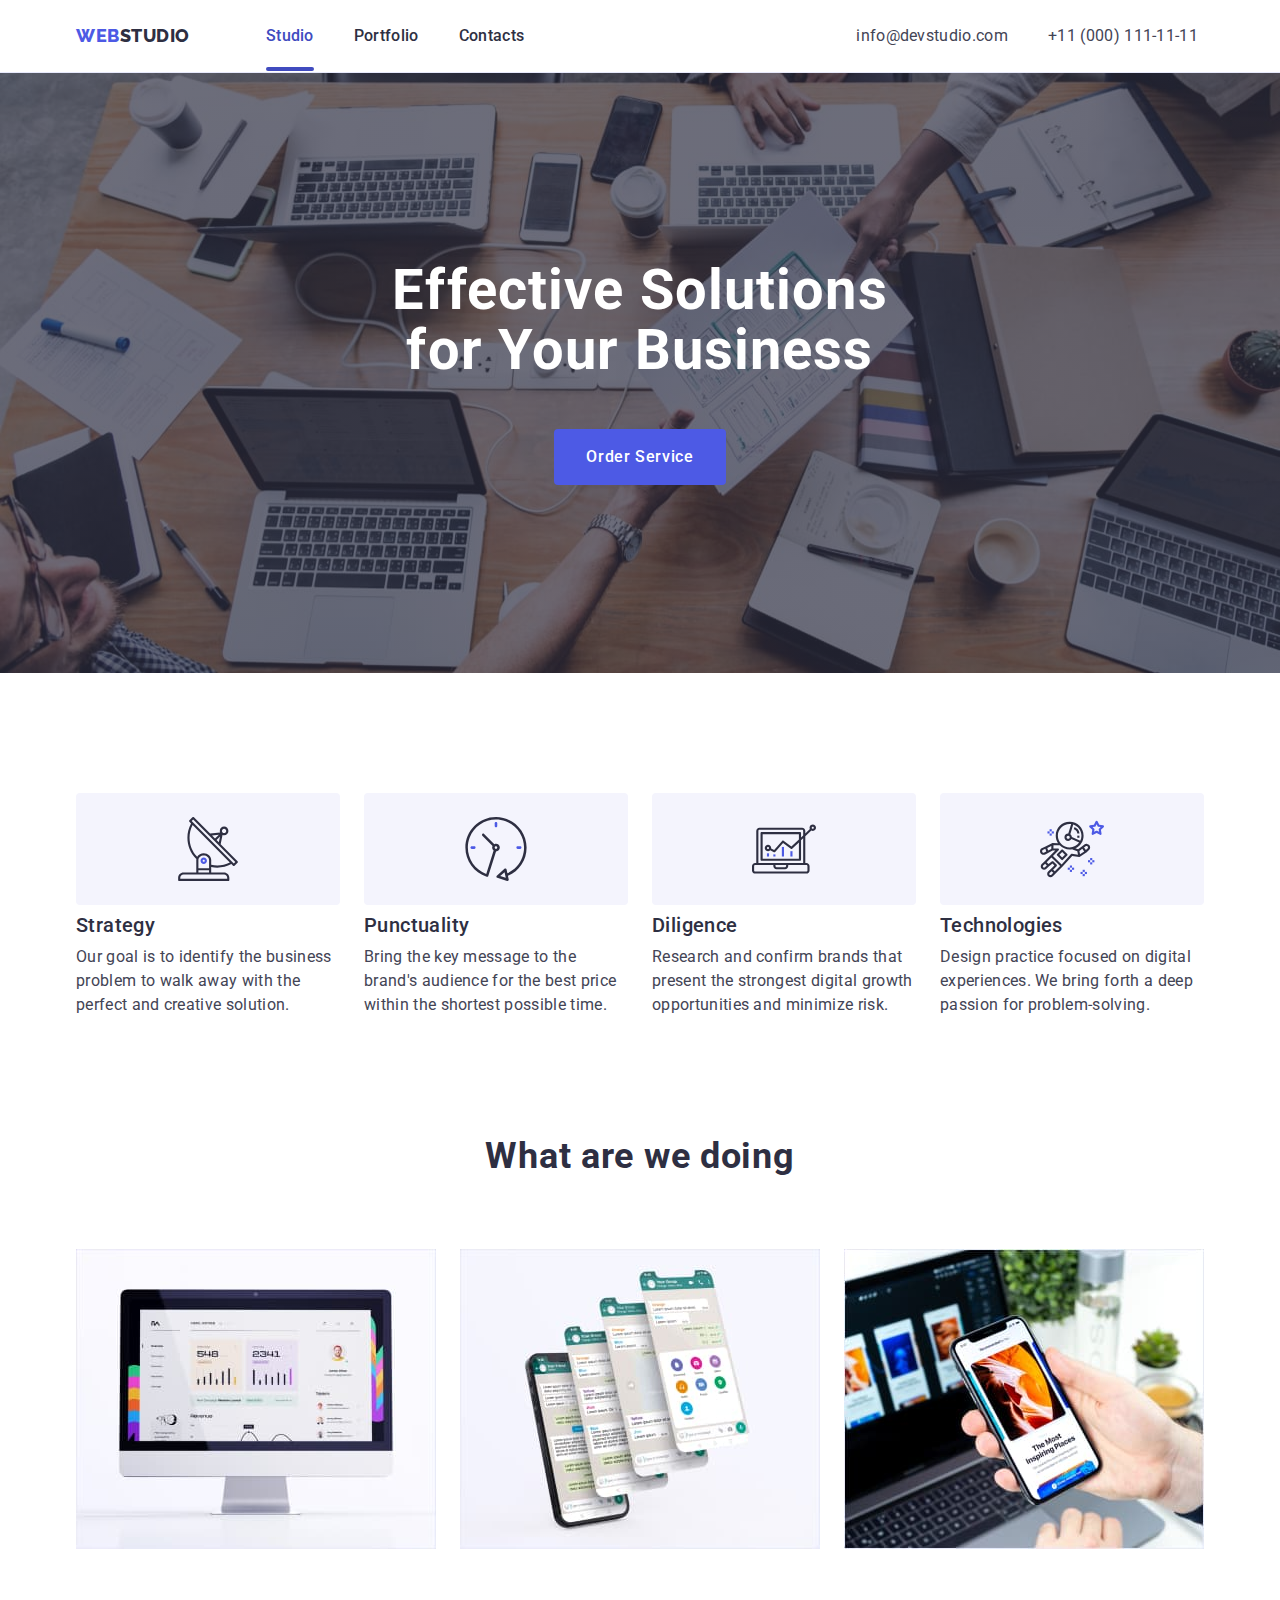
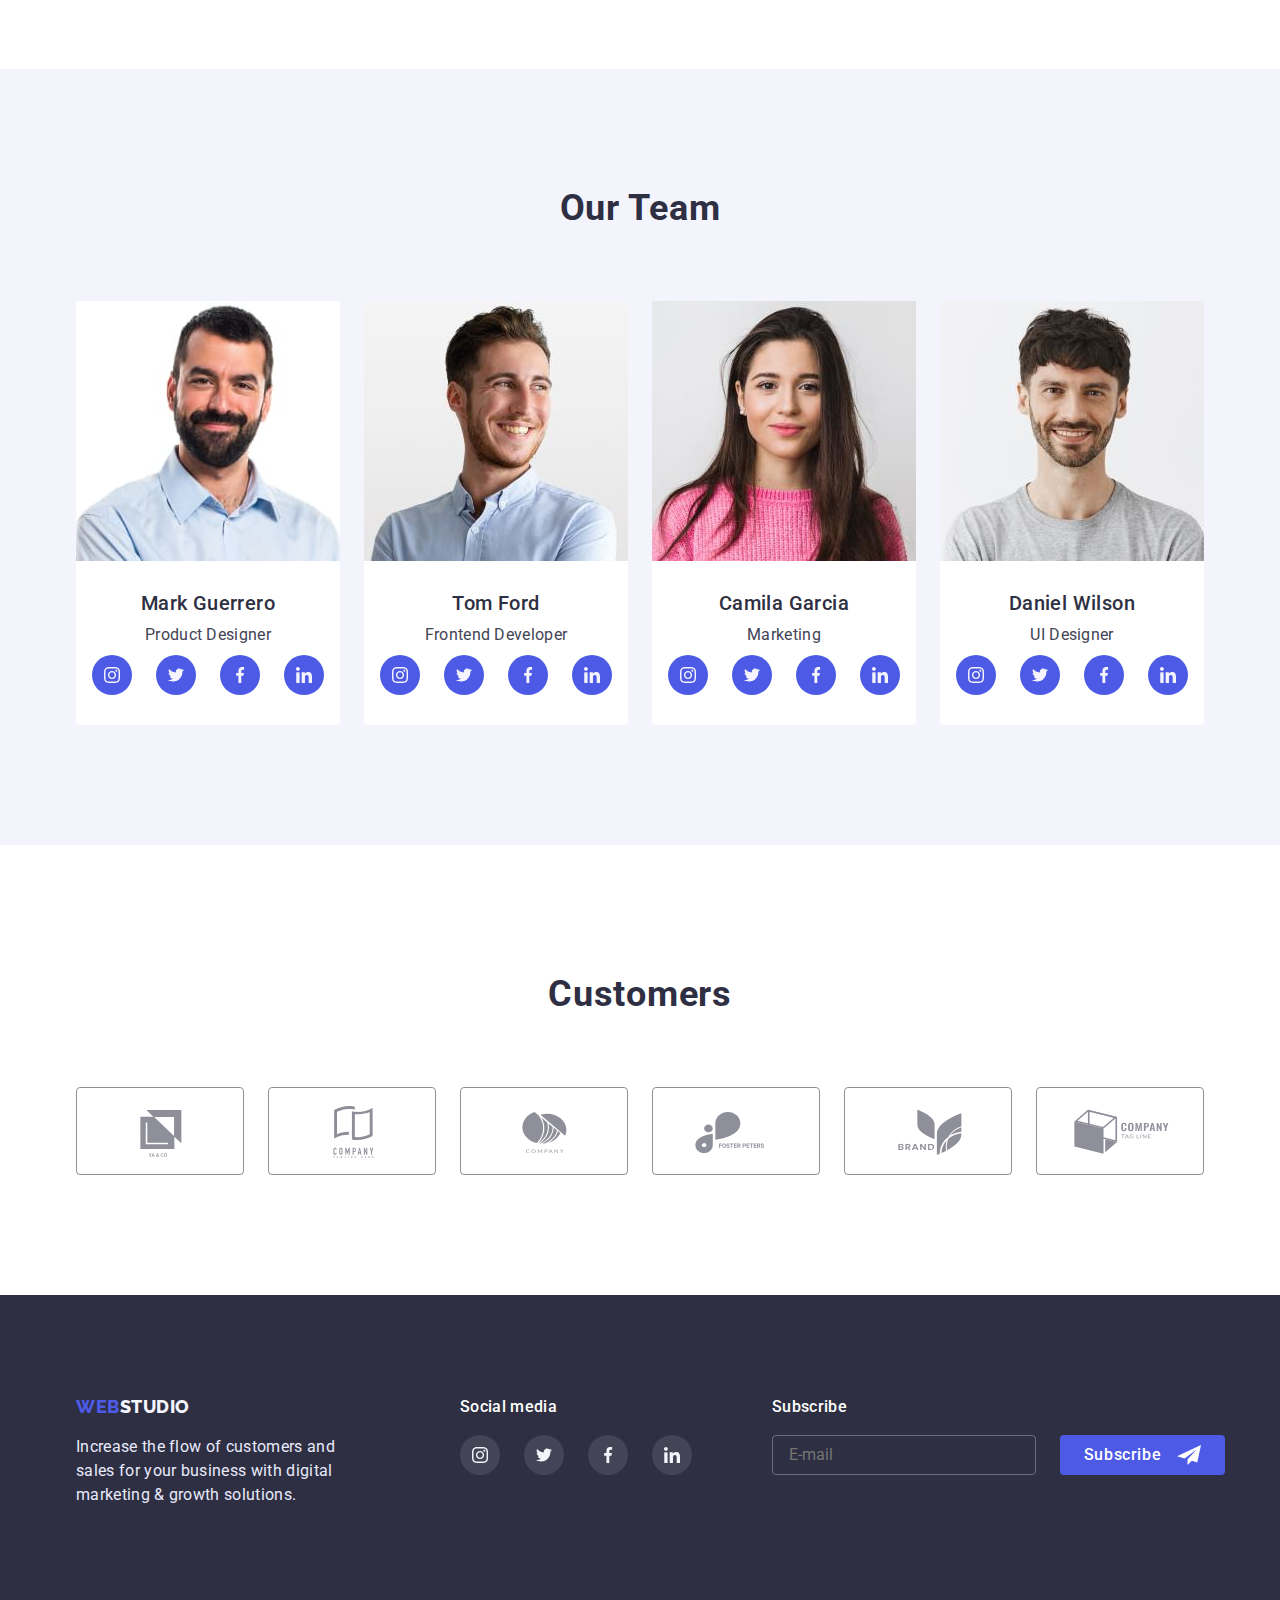
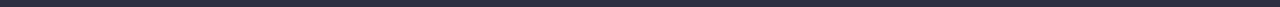
==== commit ddadd143: "u" ====
--- a/index.html
+++ b/index.html
@@ -383,29 +383,24 @@
 						</li>
 					</ul>
 				</div>
-
-				<form action="" class="footer-form">
-					<label for="">
-						<p class="footer-modal-text">Subscribe</p>
-
-						<span class="modal-span">
-							<input
-								class="footer-modal-icon"
-								name="user-telefon"
-								type="tel"
-								class="modal-input"
-								required
-								placeholder="E-mail"
-							/>
-						</span>
-					</label>
-					<button class="footer-modal-btn mybtn">
-						Subscribe
-						<svg class="footer-modal-svg">
-							<use href="./images/bot.svg#icon-Frame-3"></use>
-						</svg>
-					</button>
-				</form>
+				<div class="footer-form">
+					<p class="footer-modal-text">Subscribe</p>
+
+					<form class="footer-form-modal">
+						<div class="modal-box">
+							<label>
+								<input class="footer-modal-icon" name="user-telefon" type="tel" required placeholder="E-mail" />
+							</label>
+						</div>
+
+						<button class="footer-modal-btn mybtn">
+							Subscribe
+							<svg class="footer-modal-svg">
+								<use href="./images/bot.svg#icon-Frame-3"></use>
+							</svg>
+						</button>
+					</form>
+				</div>
 			</div>
 		</footer>
 		<div class="backdrop is-hidden" data-modal>
@@ -476,9 +471,8 @@
 								<use href="./images/bot.svg#icon-Vector-1"></use>
 							</svg>
 						</span>
-						
-
-						I accept the terms and conditions of the&nbsp
+
+						I accept the terms and conditions of the &nbsp;
 						<a href="" class="modal-link">Privacy Policy</a>
 					</label>
 					<button type="submit" class="modal-btn">Send</button>
--- a/css/styles.css
+++ b/css/styles.css
@@ -89,6 +89,10 @@
 	background: var(--OCEAN-color);
 }
 .modal-btn:hover {
+	color: var(--white-color);
+	background: var(--OCEAN-color);
+}
+.modal-btn:focus {
 	color: var(--white-color);
 	background: var(--OCEAN-color);
 }
@@ -695,9 +699,10 @@
 	left: 50%;
 	transform: translate(-50%, -50%);
 	width: 408px;
-	height: 576px;
+	height: 584px;
 	background-color: var(--white-color);
 	border-radius: 4px;
+	padding: 72px 24px 24px 24px;
 }
 .modal-close-btn {
 	position: absolute;
@@ -713,6 +718,7 @@
 	border: 1px solid rgba(0, 0, 0, 0.1);
 	padding: 0;
 	transition: background-color 250ms cubic-bezier(0.4, 0, 0.2, 1);
+	
 }
 .modal-close-btn .modal-close-btn-icon {
 	transition: fill 250ms cubic-bezier(0.4, 0, 0.2, 1);
@@ -739,13 +745,17 @@
 .modal-field:not(:last-child) {
 	margin-bottom: 8px;
 }
+
 .madal-form {
-	padding: 0px 24px 136px 24px;
+	
 	display: flex;
 	flex-direction: column;
 	
 }
 .modal-field {
+	max-height: 138px;
+	
+	
 }
 .modal-desc {
 	font-weight: 400;
@@ -753,7 +763,8 @@
 	line-height: 1.33;
 	color: var(--LIGHT-SLATE-color);
 	letter-spacing: 0.04em;
-	display: block;
+	display: flex;
+	
 	margin-bottom: 4px;
 }
 .modal-input {
@@ -801,7 +812,7 @@
 .modal-desc-icon {
 	display: flex;
 	align-items: center;
-	margin-bottom: 24px;
+	
 	font-weight: 400;
 	font-size: 12px;
 	line-height: 1.33;
@@ -815,9 +826,8 @@
 	height: 8px;
 	
 	
-	fill: #f4f4fd;
-	
-	
+	fill: var(--white-color);
+	position: absolute;
 	
 	
 	
@@ -828,7 +838,12 @@
 }
 
 .modal-span-icon {
-	
+	display: inline-flex; 
+	align-items: center; 
+	justify-content: center;
+	width: 16px;
+	height: 16px;
+	position: absolute;
 	
 }
 .modal-desc-icon::before {
@@ -849,15 +864,19 @@
 .modal-check:checked + .modal-desc-icon::before {
 	background-color: var(--Iris-color);
 	border: 1.25px solid #404BBF;
+	
 
 }
 .modal-check:focus + .modal-desc-icon::before {
+	background-color: var(--Iris-color);
+	border: 1.25px solid #404BBF;
+	
 	
 }
 .modal-btn {
 }
 .modal-text {
-	padding: 72px 24px 0px 24px;
+	
 	margin-bottom: 16px;
 	font-family: "Roboto";
 	font-style: normal;
@@ -883,6 +902,7 @@
 .modal-span {
 	position: relative;
 	display: block;
+	
 }
 .modal-input:focus + .modal-svg {
 	fill: #404bbf;
@@ -903,25 +923,34 @@
 	align-self: center;
 	transition: background-color 250ms cubic-bezier(0.4, 0, 0.2, 1);
 	
+	margin-top: 24px;
+	
 	
 }
 .footer-form {
-	display: flex;
-	padding-left: 80px;
-}
-.footer-modal-text {
-	margin-bottom: 16px;
-}
+	
+	
+	
+	margin-left: 80px;
+}
+.footer-form-modal {
+	display: flex;
+}
+
 .footer-modal-icon {
 	border: 1px solid rgba(255, 255, 255, 0.3);
 
 	border-radius: 4px;
 	width: 264px;
 	height: 40px;
-	margin-right: 24px;
+	
 	outline: none;
-	background-color: var(--Navyblue-color);
+	background: rgba(0, 0, 0, 0);
 	padding-left: 16px;
+	color: #ffffff;
+}
+.footer-modal-icon::placeholder {
+	
 }
 .footer-modal-btn {
 	width: 165px;
@@ -935,6 +964,8 @@
 
 	display: flex;
 	align-items: center;
+	flex-direction: row;
+	justify-content: center;
 
 	letter-spacing: 0.04em;
 
@@ -942,17 +973,28 @@
 	background-color: var(--Iris-color);
 	border-radius: 4px;
 	border: var(--Iris-color);
-	margin-top: 40px;
-	padding-left: 24px;
+	
+	margin-left: 24px;
+}
+.modal-box{
+	display: flex;
+	align-items: center;
+	flex-direction: row;
+	justify-content: center;
 }
 .footer-modal-text {
 	font-weight: 500;
 	font-size: 16px;
 	line-height: 1.5;
-
-	letter-spacing: 0.02em;
-
-	color: var(--white-color);
+	display: flex;
+	
+
+	
+
+	letter-spacing: 0.02em;
+
+	color: var(--white-color);
+	margin-bottom: 16px;
 }
 .footer-modal-svg {
 	width: 24px;
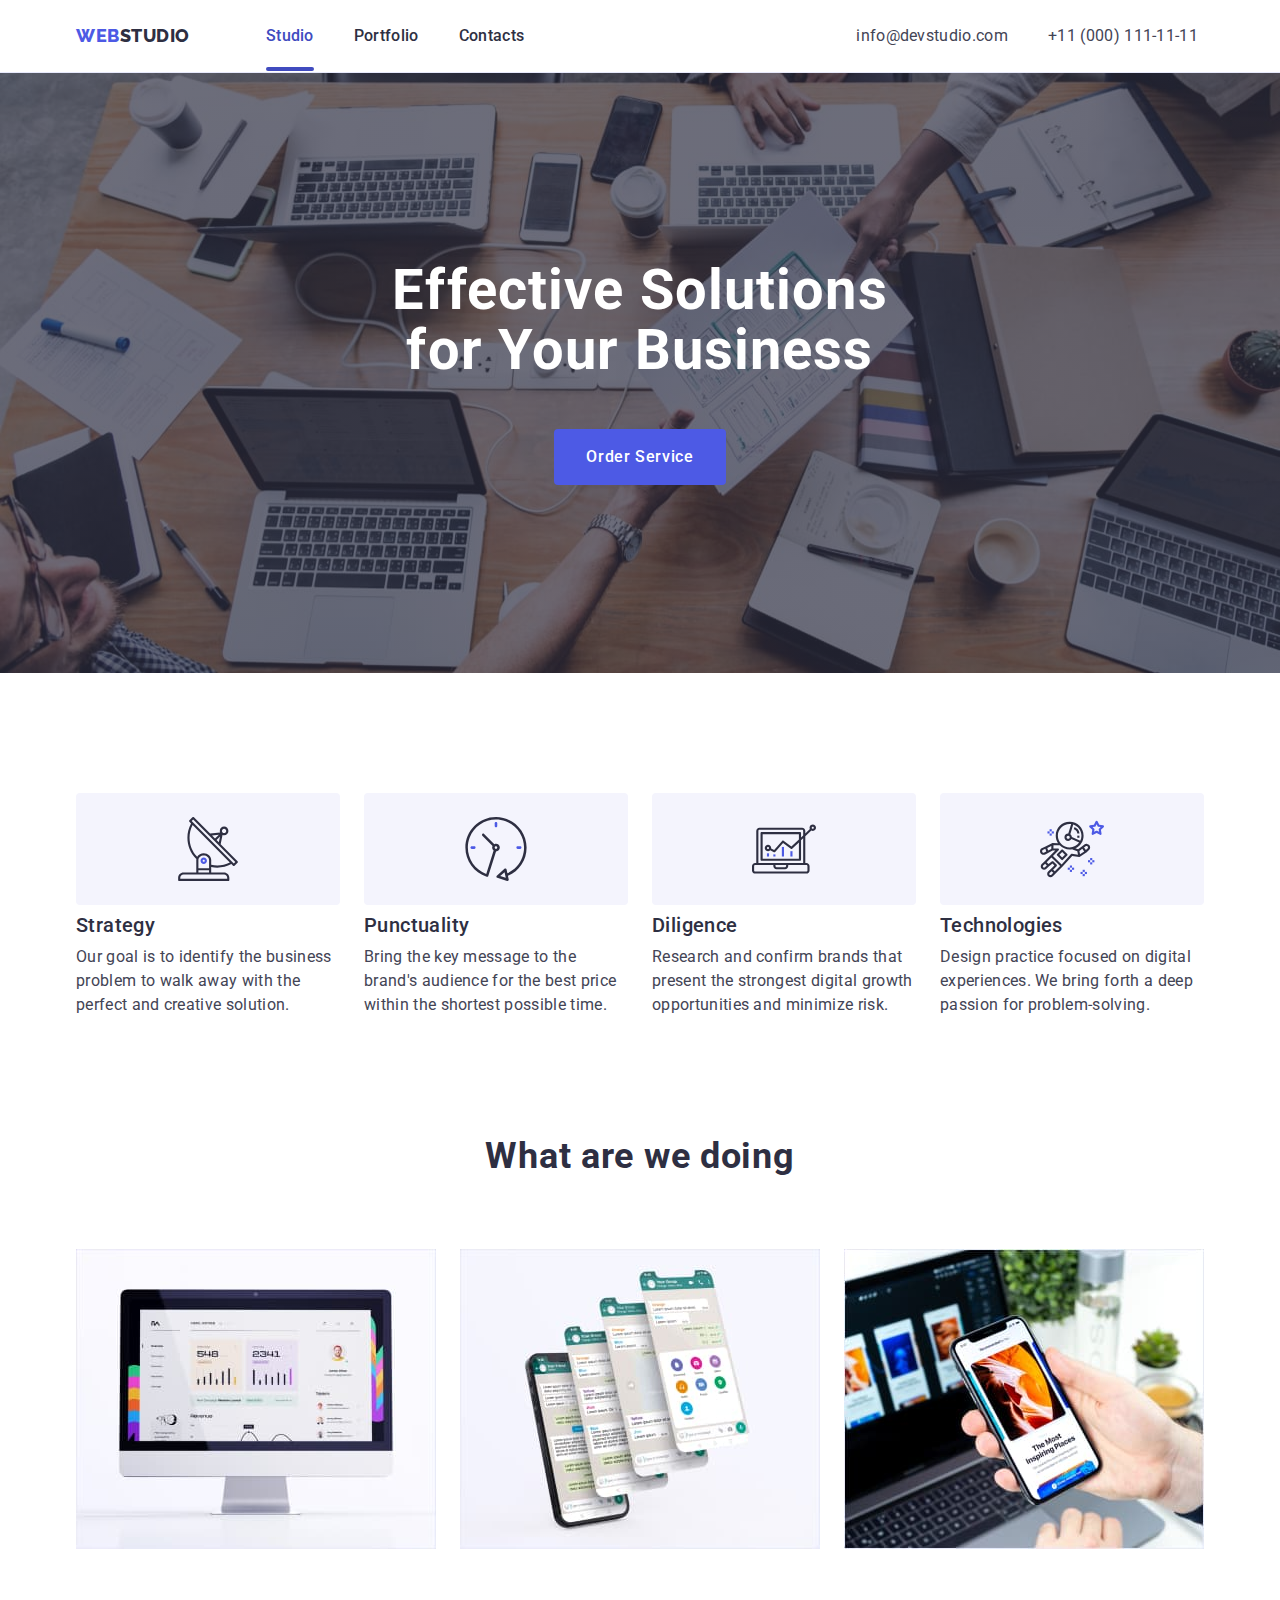
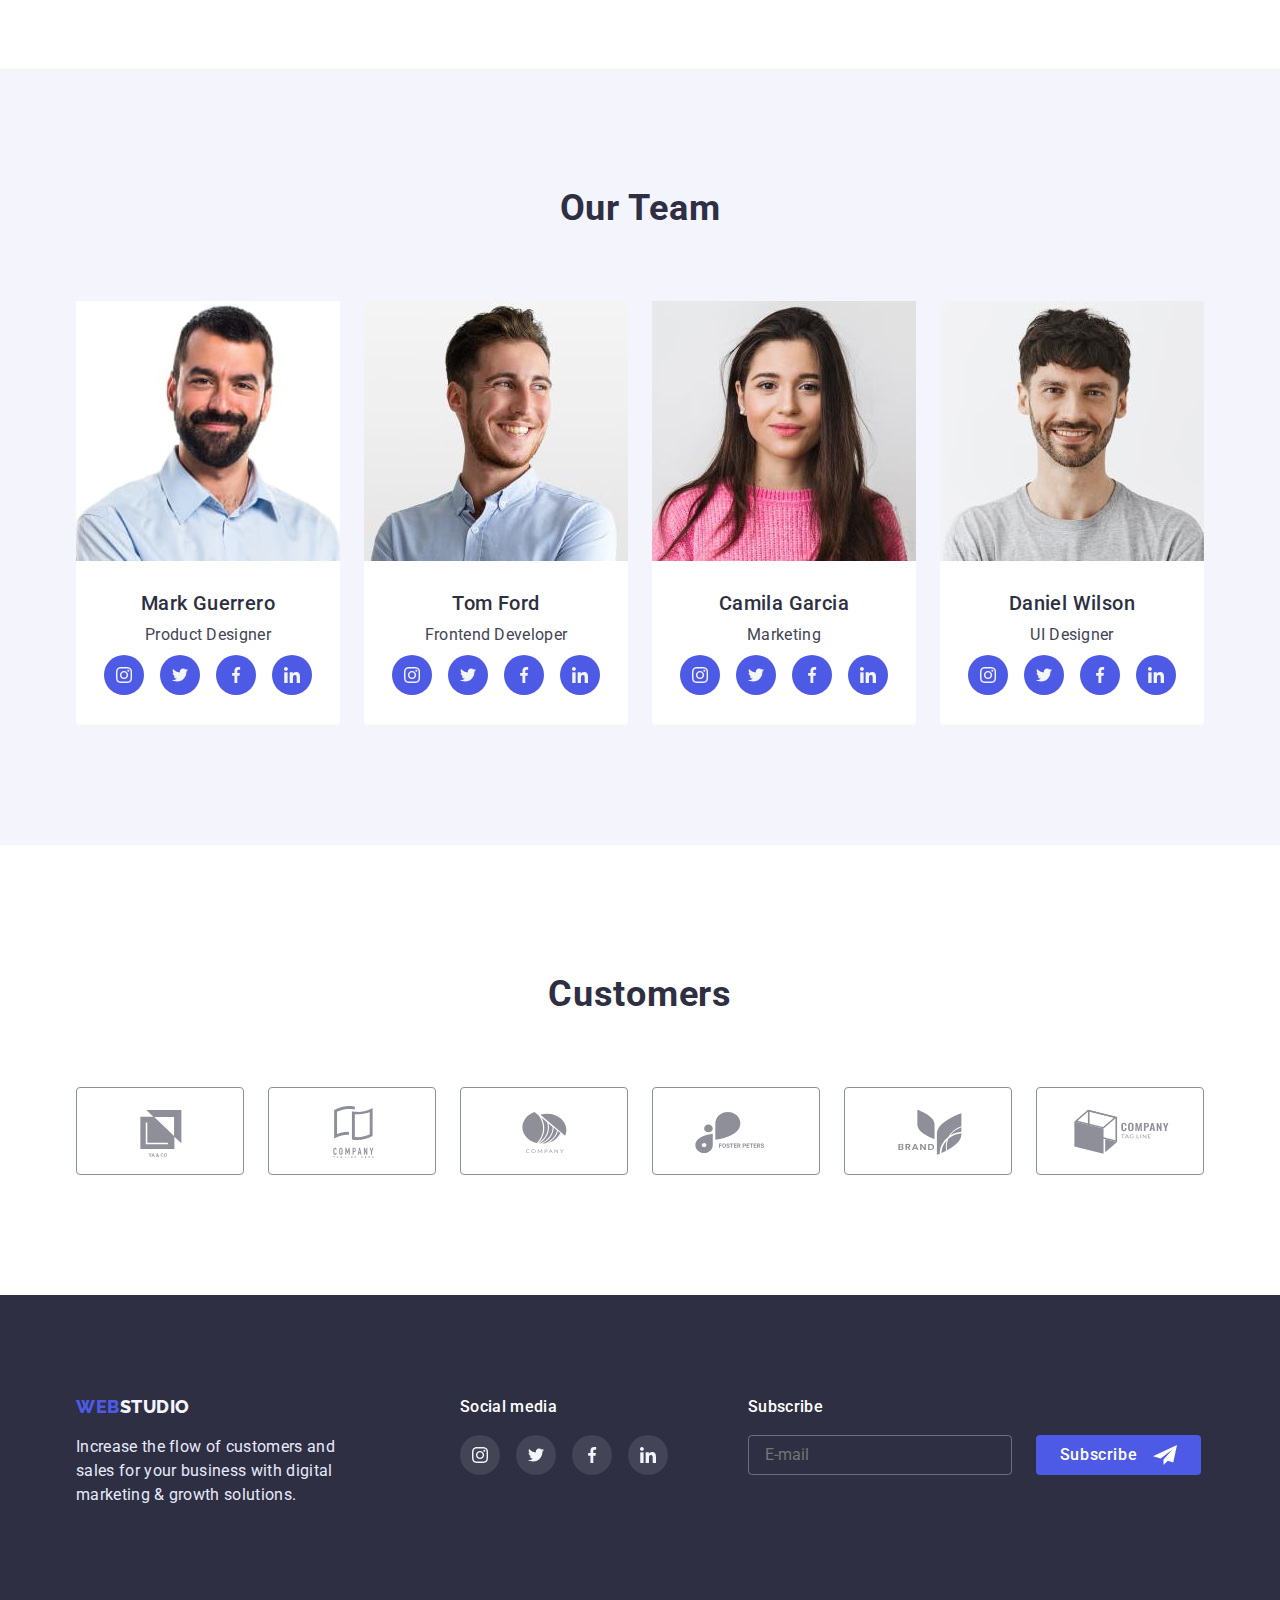
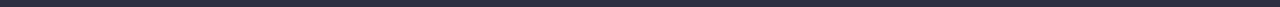
==== commit 23bb4114: "ud" ====
--- a/index.html
+++ b/index.html
@@ -454,7 +454,7 @@
 							</svg>
 						</span>
 					</label>
-					<label class="modal-field">
+					<label class="modal-fieldd">
 						<span class="modal-desc">Comment</span>
 						<textarea
 							name="user-massage"
--- a/css/styles.css
+++ b/css/styles.css
@@ -453,7 +453,7 @@
 	align-items: center;
 }
 .svg-item:not(:last-child) {
-	margin-right: 24px;
+	margin-right: 16px;
 }
 .svg-icon {
 }
@@ -550,6 +550,7 @@
 	margin-right: 120px;
 }
 .upk-svg {
+	
 }
 
 .svg-footer {
@@ -745,6 +746,9 @@
 .modal-field:not(:last-child) {
 	margin-bottom: 8px;
 }
+.modal-fieldd {
+	margin-bottom: 16px;
+}
 
 .madal-form {
 	
@@ -753,7 +757,7 @@
 	
 }
 .modal-field {
-	max-height: 138px;
+	
 	
 	
 }
@@ -792,6 +796,7 @@
 	transition: border-color 250ms cubic-bezier(0.4, 0, 0.2, 1);
 	resize: none;
 	padding: 8px 16px;
+	display: block;
 }
 .modal-massage::placeholder {
 	color: rgba(117, 117, 117, 0.5);
@@ -804,6 +809,7 @@
 .modal-massage:focus {
 	border: 1px solid #4d5ae5;
 	outline: none;
+	
 }
 
 .modal-check {
@@ -889,7 +895,7 @@
 }
 .modal-svg {
 	width: 18px;
-	height: 18px;
+	height: 24px;
 	display: block;
 	fill: #2e2f42;
 	
@@ -923,7 +929,8 @@
 	align-self: center;
 	transition: background-color 250ms cubic-bezier(0.4, 0, 0.2, 1);
 	
-	margin-top: 24px;
+	margin-top: 16px;
+	
 	
 	
 }
